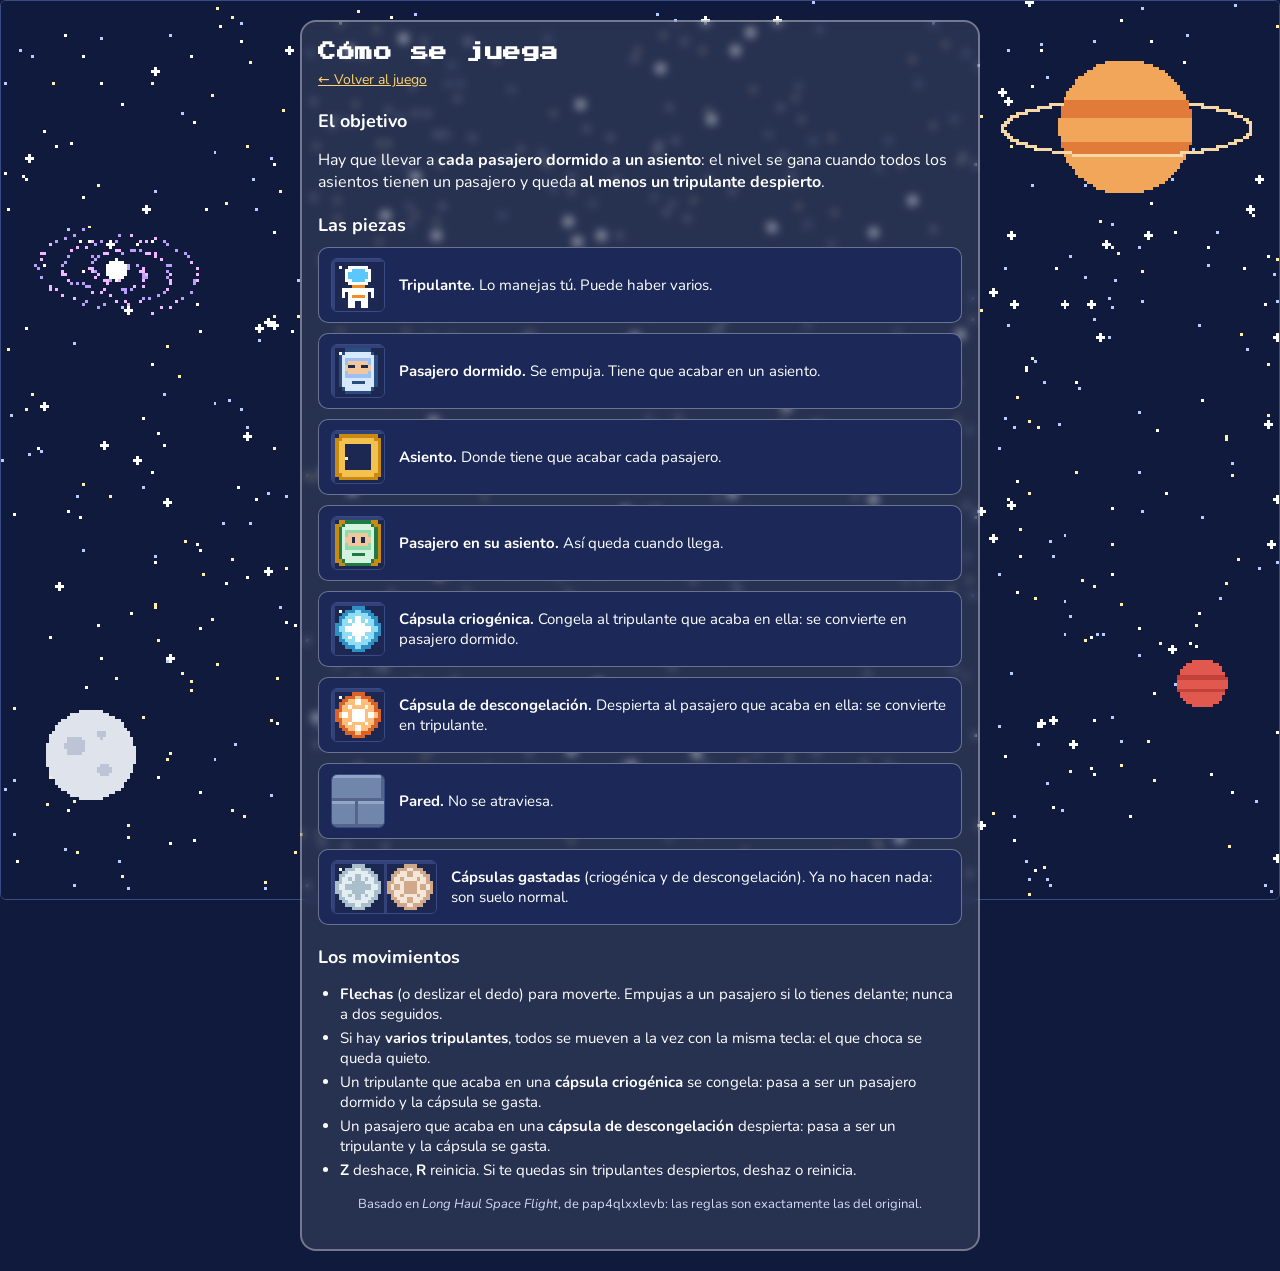
==== como-se-juega.html @ 6ad9e036 "Vuelo de Larga Distancia: primera publicación (1 nivel, «Embarque») Co-Authored-By: Claude Opus 5.5 " ====
<!doctype html>
<html lang="es">
<head>
  <meta charset="utf-8">
  <meta name="viewport" content="width=device-width, initial-scale=1">
  <title>Cómo se juega · Vuelo de Larga Distancia</title>
  <link rel="stylesheet" href="estilo.css?v=202610222025">
  <style>
    .pieza { display: flex; gap: 14px; align-items: center; background: var(--panel); border: 1px solid var(--borde); border-radius: 10px; padding: 10px 12px; margin: 10px 0; }
    .pieza canvas { flex: none; box-shadow: none; }
    .pieza p { margin: 0; font-size: 15px; }
    h2 { font-size: 18px; margin: 20px 0 6px; }
    ol, ul { font-size: 15px; padding-left: 22px; }
    li { margin: 4px 0; }
  </style>
</head>
<body>
  <div class="marco">
    <h1>Cómo se juega</h1>
    <p class="sub"><a href="index.html">← Volver al juego</a></p>
    <h2>El objetivo</h2>
    <p>Hay que llevar a <b>cada pasajero dormido a un asiento</b>: el nivel se gana cuando todos los asientos tienen un pasajero
      y queda <b>al menos un tripulante despierto</b>.</p>
    <h2>Las piezas</h2>
    <div id="piezas"></div>
    <h2>Los movimientos</h2>
    <ul>
      <li><b>Flechas</b> (o deslizar el dedo) para moverte. Empujas a un pasajero si lo tienes delante; nunca a dos seguidos.</li>
      <li>Si hay <b>varios tripulantes</b>, todos se mueven a la vez con la misma tecla: el que choca se queda quieto.</li>
      <li>Un tripulante que acaba en una <b>cápsula criogénica</b> se congela: pasa a ser un pasajero dormido y la cápsula se gasta.</li>
      <li>Un pasajero que acaba en una <b>cápsula de descongelación</b> despierta: pasa a ser un tripulante y la cápsula se gasta.</li>
      <li><b>Z</b> deshace, <b>R</b> reinicia. Si te quedas sin tripulantes despiertos, deshaz o reinicia.</li>
    </ul>
    <p class="nota">Basado en <i>Long Haul Space Flight</i>, de pap4qlxxlevb: las reglas son exactamente las del original.</p>
  </div>
  <script src="motor.js?v=202610222025"></script>
  <script src="estilos.js?v=202610222025"></script>
  <script src="comun.js?v=202610222025"></script>
  <script>
    (function () {
      const V = globalThis.Vuelo, M = globalThis.VueloMotor;
      const PIEZAS = [
        [['p'], 'Tripulante', 'Lo manejas tú. Puede haber varios.'],
        [['o'], 'Pasajero dormido', 'Se empuja. Tiene que acabar en un asiento.'],
        [['x'], 'Asiento', 'Donde tiene que acabar cada pasajero.'],
        [['s'], 'Pasajero en su asiento', 'Así queda cuando llega.'],
        [['c'], 'Cápsula criogénica', 'Congela al tripulante que acaba en ella: se convierte en pasajero dormido.'],
        [['t'], 'Cápsula de descongelación', 'Despierta al pasajero que acaba en ella: se convierte en tripulante.'],
        [['w'], 'Pared', 'No se atraviesa.'],
      ];
      const caja = document.getElementById('piezas');
      for (const [mapa, nombre, texto] of PIEZAS) {
        const d = document.createElement('div'); d.className = 'pieza';
        const c = document.createElement('canvas'); c.width = c.height = 52; V.dibujar(c.getContext('2d'), M.nivel(mapa), 52);
        const p = document.createElement('p'); p.innerHTML = '<b>' + nombre + '.</b> ' + texto;
        d.append(c, p); caja.appendChild(d);
      }
      // cápsula gastada
      const d = document.createElement('div'); d.className = 'pieza';
      const c = document.createElement('canvas'); c.width = 104; c.height = 52; const g = c.getContext('2d'); V.pieza(g, 0, 0, 52, 'crioGastada'); V.pieza(g, 52, 0, 52, 'descGastada');
      const p = document.createElement('p'); p.innerHTML = '<b>Cápsulas gastadas</b> (criogénica y de descongelación). Ya no hacen nada: son suelo normal.';
      d.append(c, p); caja.appendChild(d);
    })();
  </script>
</body>
</html>
---- estilo.css ----
:root { --fondo: #eef2f7; --panel: #ffffff; --texto: #1e293b; --suave: #64748b; --borde: #cbd5e1; --acento: #0284c7; --ok: #16a34a; --rojo: #dc2626;
  --boton: #ffffff; --boton-texto: #1e293b; --radio: 8px; --titulo: system-ui, sans-serif; --titulo-tam: 26px; --letra: system-ui, -apple-system, 'Segoe UI', Roboto, sans-serif; }
* { box-sizing: border-box; }
html, body { margin: 0; background: var(--fondo); color: var(--texto); font-family: var(--letra); }
.marco { max-width: 680px; margin: 0 auto; padding: 14px 16px 28px; }
h1 { font-family: var(--titulo); font-size: var(--titulo-tam); line-height: 1.35; margin: 4px 0 6px; letter-spacing: 0.5px; }
.sub { color: var(--suave); font-size: 14px; margin: 0 0 10px; }
.cabecera { display: flex; justify-content: space-between; align-items: baseline; gap: 10px; flex-wrap: wrap; margin: 6px 0; }
.cabecera .nombre { font-weight: 700; font-size: 18px; }
.cabecera .info { color: var(--suave); font-size: 14px; }
.tablero { display: flex; justify-content: center; margin: 6px 0; }
.lienzoCaja { position: relative; max-width: 100%; }
.frase { position: absolute; inset: 0; display: flex; align-items: center; justify-content: center; padding: 12px; background: rgba(255, 255, 255, 0.55); border-radius: 6px; cursor: pointer; }
.fraseCaja { background: var(--panel); color: var(--texto); border: 2px solid var(--acento); border-radius: 10px; padding: 14px 16px; max-width: 440px; text-align: center; }
.fraseCaja p { margin: 0 0 12px; font-size: 16px; line-height: 1.45; white-space: pre-line; }
canvas { display: block; max-width: 100%; touch-action: none; border-radius: 6px; border: 1px solid var(--borde); }
.botones { display: flex; flex-wrap: wrap; gap: 8px; justify-content: center; margin: 10px 0; }
button { font: inherit; font-size: 15px; padding: 7px 14px; border: 1px solid var(--borde); border-radius: var(--radio); background: var(--boton); color: var(--boton-texto); cursor: pointer; }
button:hover { border-color: var(--acento); }
button.principal { background: var(--acento); color: #fff; border-color: var(--acento); }
.pista { background: #fffbeb; border: 1px solid #fcd34d; border-radius: 8px; padding: 8px 12px; margin: 8px 0; font-size: 15px; }
.victoria { background: #ecfdf5; border: 1px solid #86efac; border-radius: 8px; padding: 10px 12px; margin: 8px 0; text-align: center; font-size: 16px; }
.tira { display: flex; flex-wrap: wrap; gap: 6px; justify-content: center; margin: 12px 0 4px; }
.tira button { width: 40px; height: 34px; padding: 0; font-weight: 700; font-size: 15px; border-radius: 8px; }
.tira button.hecho { background: #3b82f6; color: #fff; border-color: #2563eb; }
.tira button.actual { background: #ffffff; color: var(--texto); border: 2px solid var(--texto); }
.tira button.abierto { background: #22c55e; color: #fff; border-color: #16a34a; }
.tira button.cerrado { background: #ef4444; color: #fff; border-color: #dc2626; cursor: not-allowed; }
.nota { color: var(--suave); font-size: 13px; text-align: center; margin: 8px 0; }
.nota a, a { color: var(--acento); }
[hidden] { display: none !important; }
/* fondo de espacio (22-oct): el cielo va en un lienzo fijo detrás; los textos, en una tarjeta blanca */
body.espacio { background: transparent; }
body.espacio .marco { background: var(--fondo-tarjeta, var(--panel)); border: 2px solid var(--borde); border-radius: 16px; margin: 20px auto; }
body.tarjeta-cristal .marco { backdrop-filter: blur(5px); -webkit-backdrop-filter: blur(5px); }
/* con la tarjeta oscura: lo que lleva fondo claro propio conserva el texto oscuro */
.pista, .victoria, .tira button.actual { color: #1d2738; }
body.tarjeta-oscura button.principal { color: #1d2738; }
body.tarjeta-oscura canvas { border-color: #3a4a85; }
@media (max-width: 720px) { body.espacio .marco { margin: 10px; } }
body.tarjeta-oscura .frase { background: rgba(10, 16, 40, 0.55); }
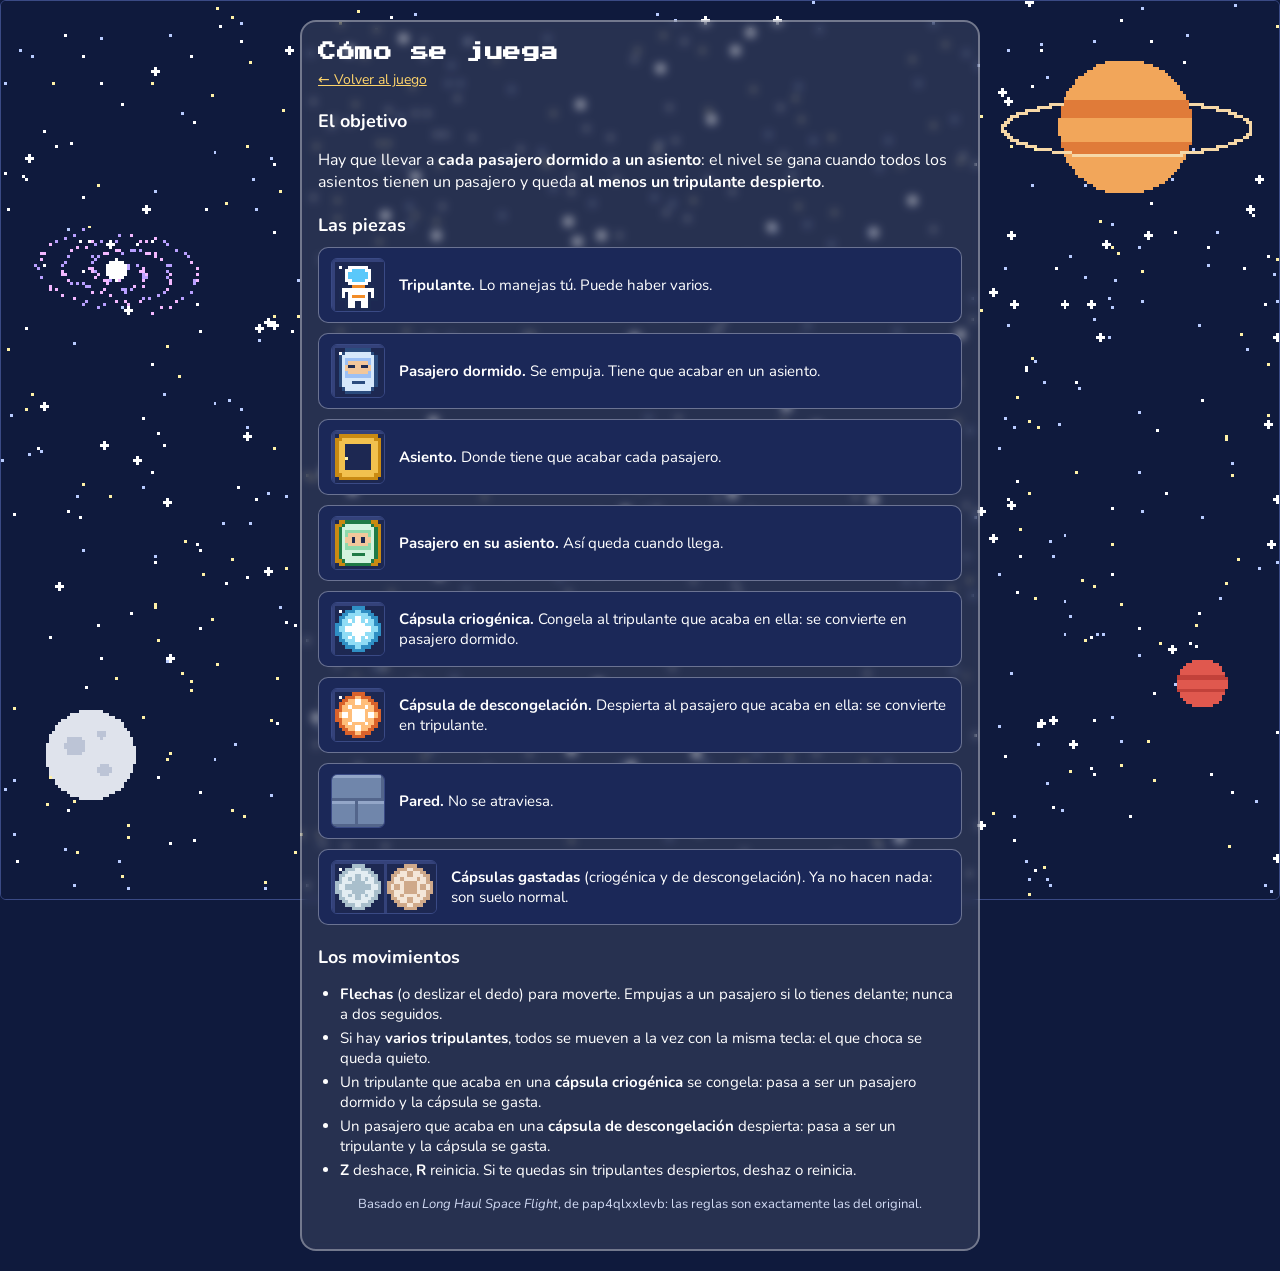
==== commit 35a2ddf8: "Sin indexar: robots.txt y noindex Co-Authored-By: Claude Sonnet 5.5 <noreply@anthropic.com>" ====
--- a/como-se-juega.html
+++ b/como-se-juega.html
@@ -1,6 +1,7 @@
 <!doctype html>
 <html lang="es">
 <head>
+  <meta name="robots" content="noindex, nofollow">
   <meta charset="utf-8">
   <meta name="viewport" content="width=device-width, initial-scale=1">
   <title>Cómo se juega · Vuelo de Larga Distancia</title>
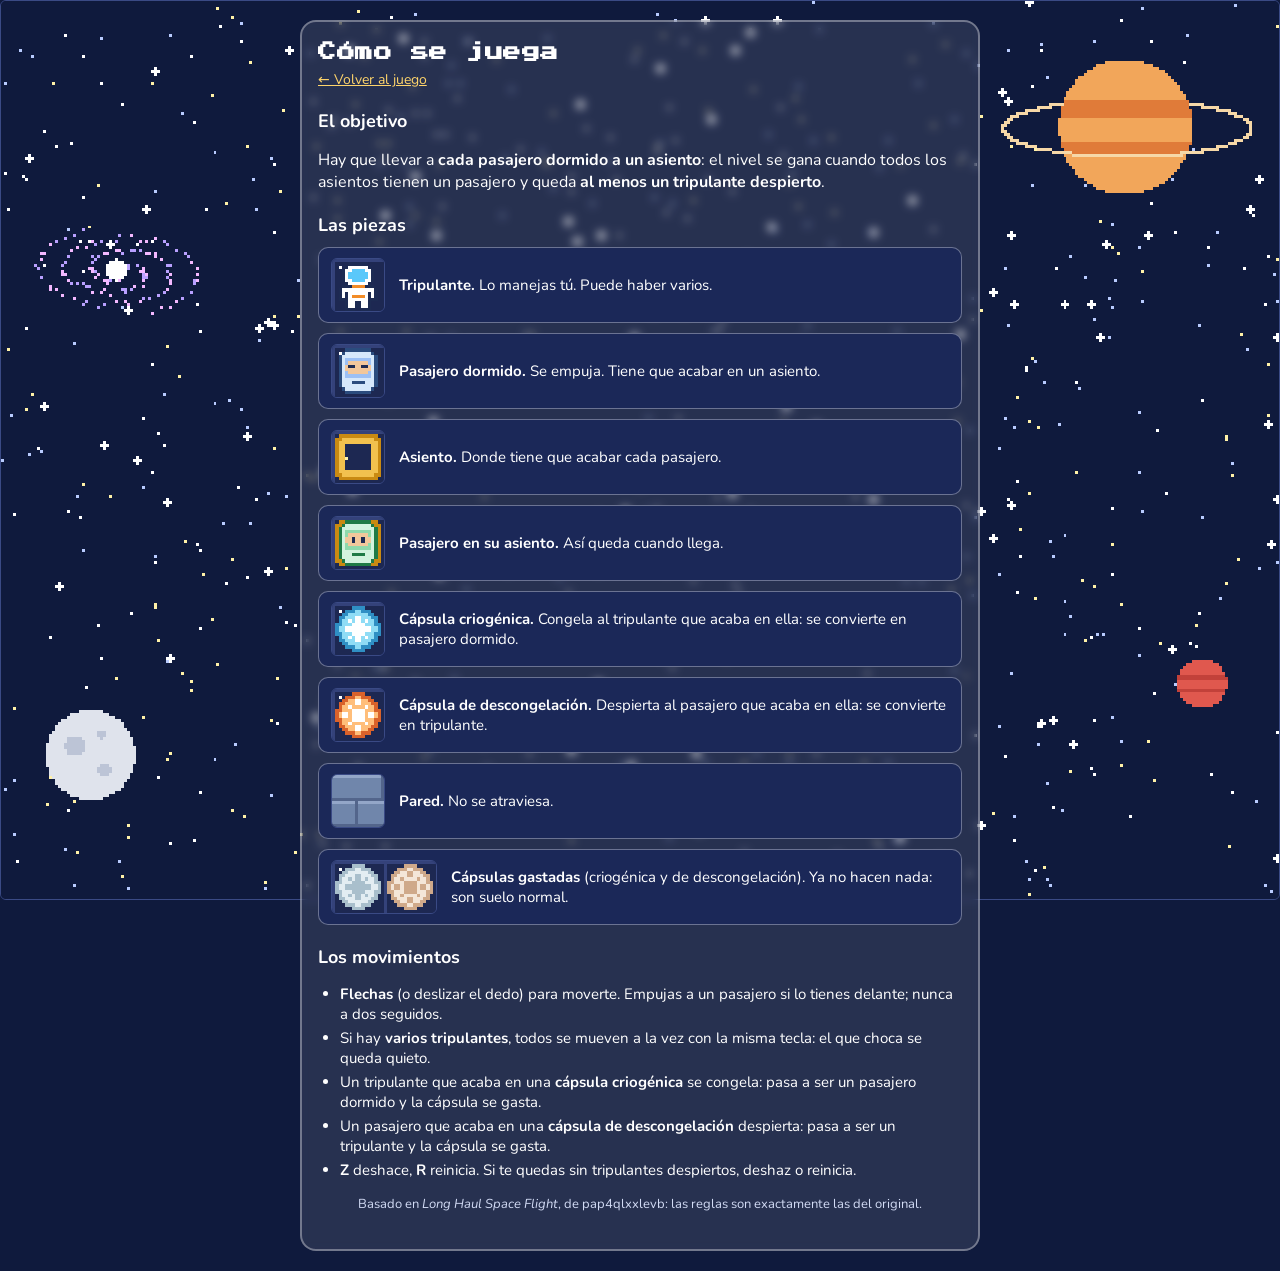
==== commit 0ceb6c28: "Segundo nivel «Trío estelar» (124 pasos) y frase final Co-Authored-By: Claude Sonnet 5.5 <noreply@an" ====
--- a/como-se-juega.html
+++ b/como-se-juega.html
@@ -5,7 +5,7 @@
   <meta charset="utf-8">
   <meta name="viewport" content="width=device-width, initial-scale=1">
   <title>Cómo se juega · Vuelo de Larga Distancia</title>
-  <link rel="stylesheet" href="estilo.css?v=202610222025">
+  <link rel="stylesheet" href="estilo.css?v=202610230855">
   <style>
     .pieza { display: flex; gap: 14px; align-items: center; background: var(--panel); border: 1px solid var(--borde); border-radius: 10px; padding: 10px 12px; margin: 10px 0; }
     .pieza canvas { flex: none; box-shadow: none; }
@@ -34,9 +34,9 @@
     </ul>
     <p class="nota">Basado en <i>Long Haul Space Flight</i>, de pap4qlxxlevb: las reglas son exactamente las del original.</p>
   </div>
-  <script src="motor.js?v=202610222025"></script>
-  <script src="estilos.js?v=202610222025"></script>
-  <script src="comun.js?v=202610222025"></script>
+  <script src="motor.js?v=202610230855"></script>
+  <script src="estilos.js?v=202610230855"></script>
+  <script src="comun.js?v=202610230855"></script>
   <script>
     (function () {
       const V = globalThis.Vuelo, M = globalThis.VueloMotor;
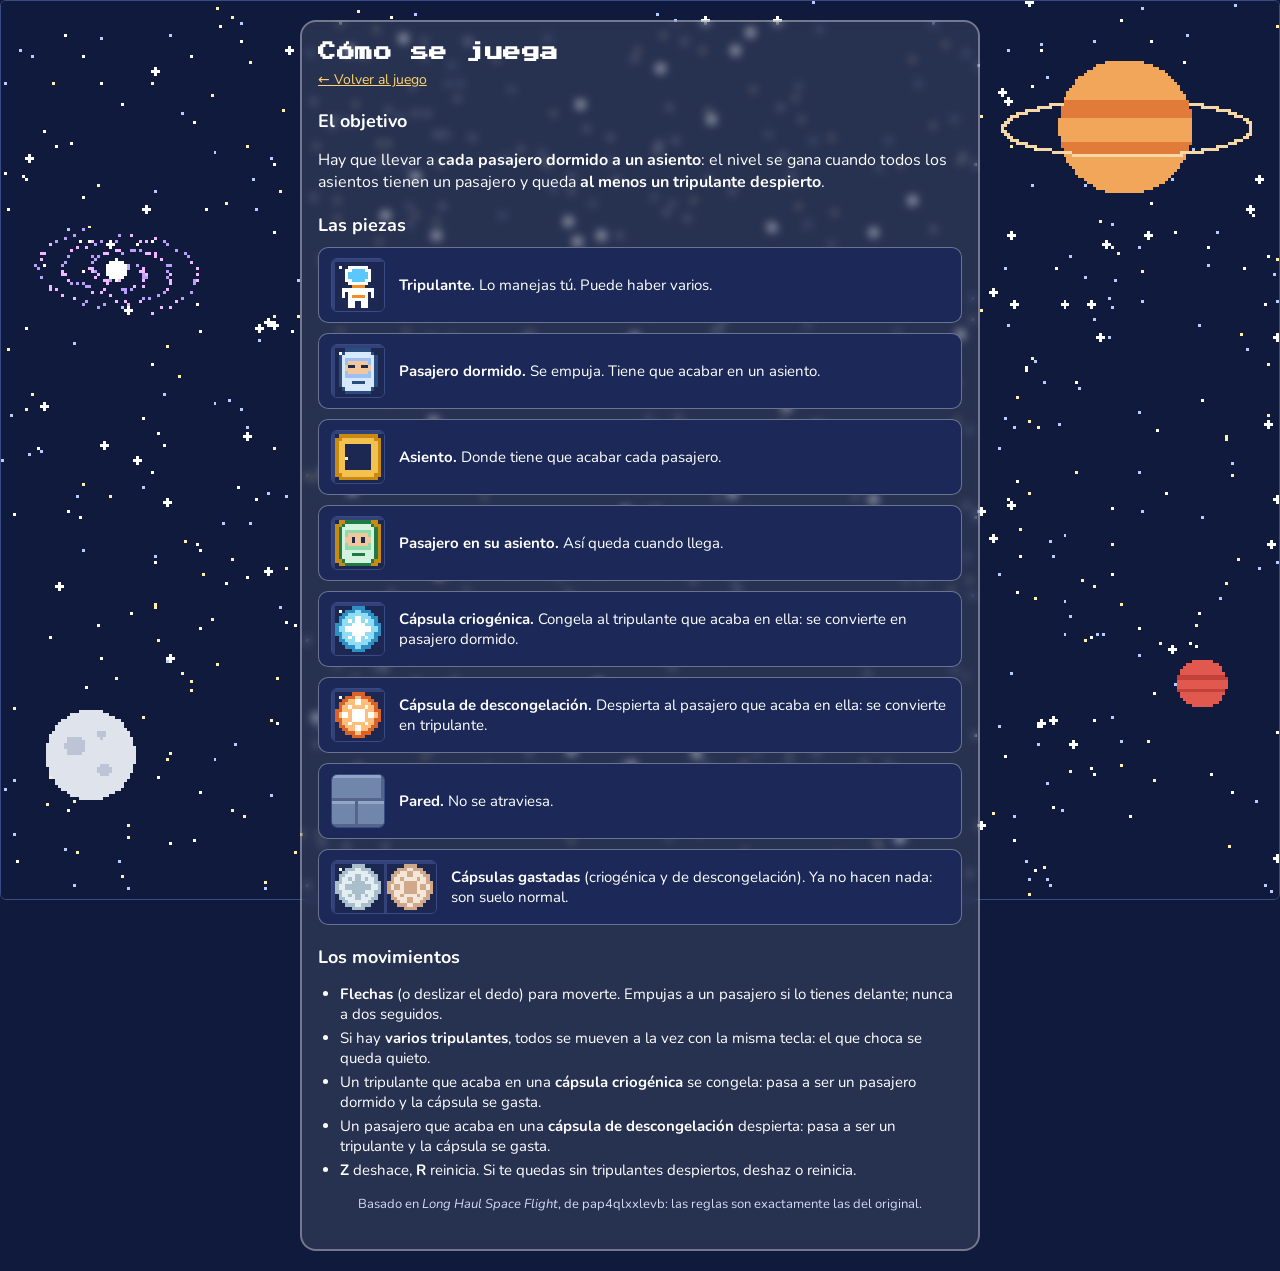
==== commit 4b5d75ab: "Aviso cuando no queda ningún tripulante despierto Co-Authored-By: Claude Sonnet 5.5 <noreply@anthrop" ====
--- a/como-se-juega.html
+++ b/como-se-juega.html
@@ -5,7 +5,7 @@
   <meta charset="utf-8">
   <meta name="viewport" content="width=device-width, initial-scale=1">
   <title>Cómo se juega · Vuelo de Larga Distancia</title>
-  <link rel="stylesheet" href="estilo.css?v=202610230855">
+  <link rel="stylesheet" href="estilo.css?v=202610230910">
   <style>
     .pieza { display: flex; gap: 14px; align-items: center; background: var(--panel); border: 1px solid var(--borde); border-radius: 10px; padding: 10px 12px; margin: 10px 0; }
     .pieza canvas { flex: none; box-shadow: none; }
@@ -34,9 +34,9 @@
     </ul>
     <p class="nota">Basado en <i>Long Haul Space Flight</i>, de pap4qlxxlevb: las reglas son exactamente las del original.</p>
   </div>
-  <script src="motor.js?v=202610230855"></script>
-  <script src="estilos.js?v=202610230855"></script>
-  <script src="comun.js?v=202610230855"></script>
+  <script src="motor.js?v=202610230910"></script>
+  <script src="estilos.js?v=202610230910"></script>
+  <script src="comun.js?v=202610230910"></script>
   <script>
     (function () {
       const V = globalThis.Vuelo, M = globalThis.VueloMotor;
--- a/estilo.css
+++ b/estilo.css
@@ -34,7 +34,8 @@
 body.espacio .marco { background: var(--fondo-tarjeta, var(--panel)); border: 2px solid var(--borde); border-radius: 16px; margin: 20px auto; }
 body.tarjeta-cristal .marco { backdrop-filter: blur(5px); -webkit-backdrop-filter: blur(5px); }
 /* con la tarjeta oscura: lo que lleva fondo claro propio conserva el texto oscuro */
-.pista, .victoria, .tira button.actual { color: #1d2738; }
+.pista, .victoria, .aviso, .tira button.actual { color: #1d2738; }
+.aviso { background: #fff1e0; border: 1px solid #f2a65a; border-radius: 8px; padding: 8px 12px; margin: 8px 0; font-size: 15px; text-align: center; }
 body.tarjeta-oscura button.principal { color: #1d2738; }
 body.tarjeta-oscura canvas { border-color: #3a4a85; }
 @media (max-width: 720px) { body.espacio .marco { margin: 10px; } }
